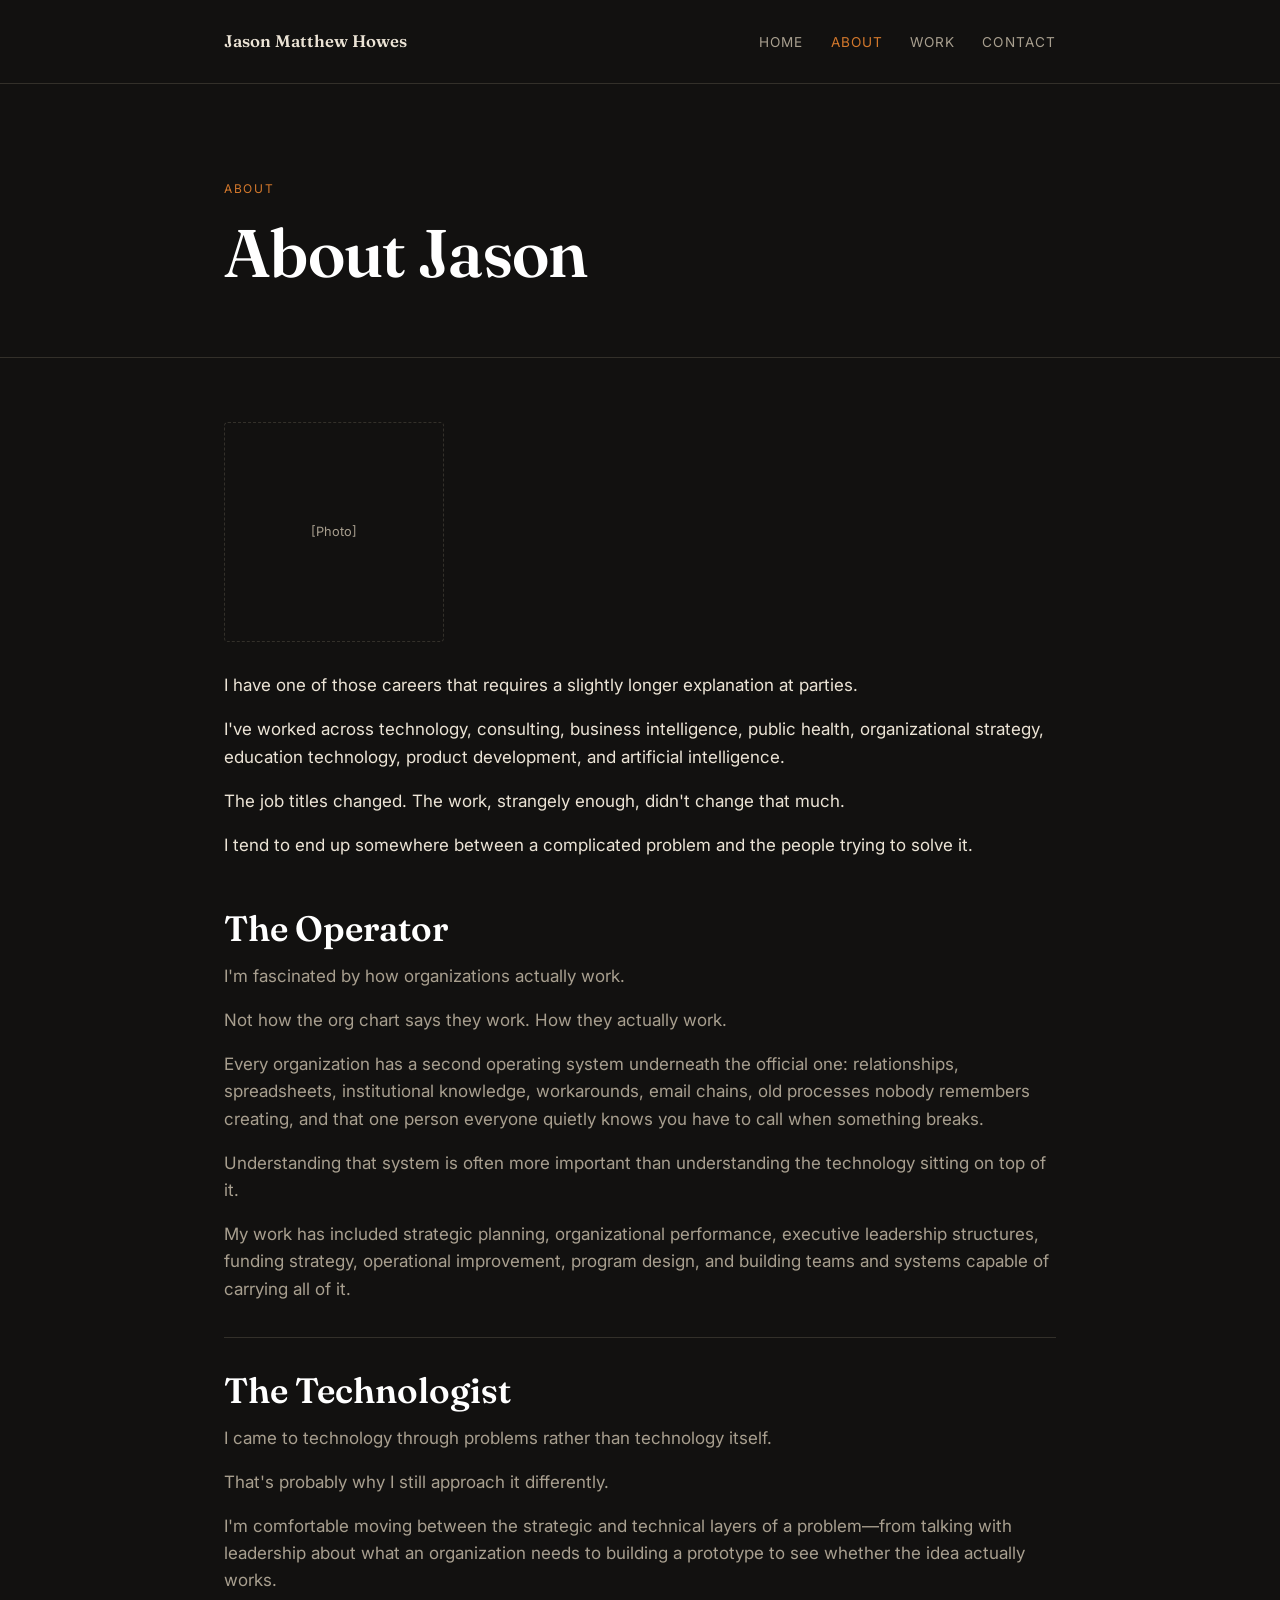
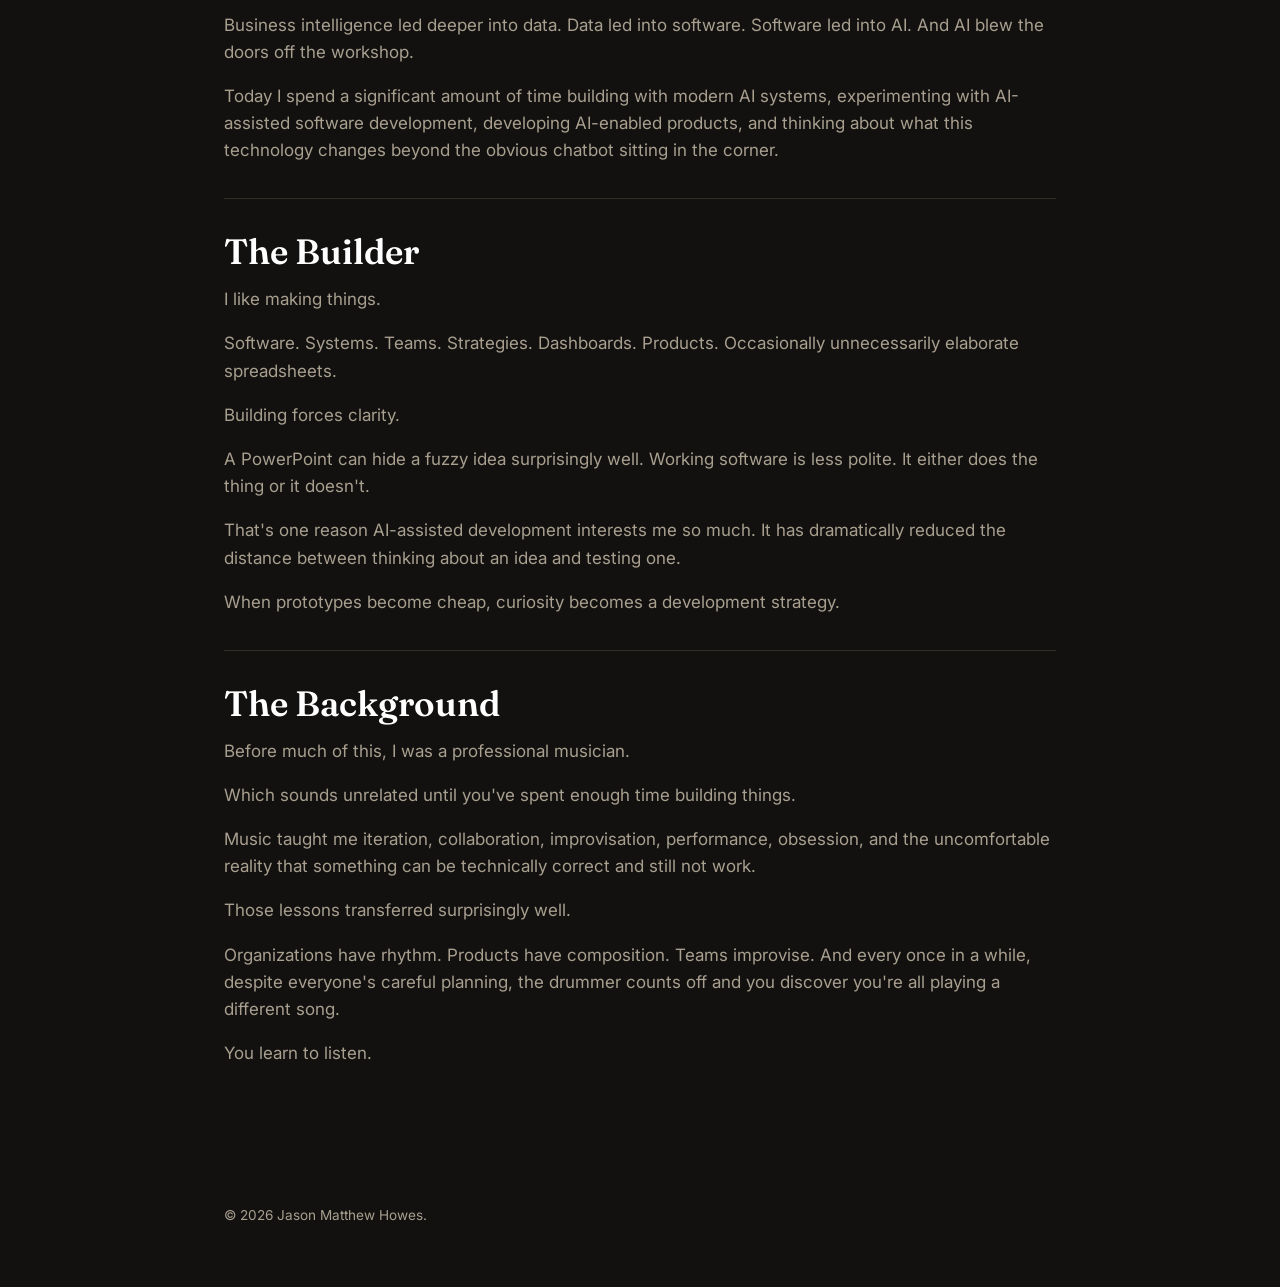
==== about.html @ f007c758 "Rewrite site copy: broader builder/strategist/technologist/operator positioning" ====
<!DOCTYPE html>
<html lang="en">
<head>
<meta charset="UTF-8">
<meta name="viewport" content="width=device-width, initial-scale=1.0">
<title>About — Jason Matthew Howes</title>
<meta name="description" content="Jason Matthew Howes has worked across technology, consulting, business intelligence, public health, organizational strategy, education technology, product development, and AI.">
<link rel="preconnect" href="https://fonts.googleapis.com">
<link rel="preconnect" href="https://fonts.gstatic.com" crossorigin>
<link href="https://fonts.googleapis.com/css2?family=Fraunces:wght@500;600;700&family=Inter:wght@400;500;600&display=swap" rel="stylesheet">
<link rel="stylesheet" href="css/style.css">
</head>
<body>

<header class="site-header">
  <div class="nav-row">
    <a class="brand" href="index.html">Jason Matthew Howes</a>
    <nav class="site-nav">
      <a href="index.html">Home</a>
      <a href="about.html" class="active">About</a>
      <a href="work.html">Work</a>
      <a href="contact.html">Contact</a>
    </nav>
  </div>
</header>

<section class="hero" style="padding-bottom:40px;">
  <div class="wrap">
    <span class="kicker">About</span>
    <h1>About Jason</h1>
  </div>
</section>

<section class="block">
  <div class="wrap">
    <div class="avatar-slot">[Photo]</div>

    <p>I have one of those careers that requires a slightly longer explanation at parties.</p>
    <p>
      I've worked across technology, consulting, business intelligence, public health,
      organizational strategy, education technology, product development, and artificial
      intelligence.
    </p>
    <p>The job titles changed. The work, strangely enough, didn't change that much.</p>
    <p>I tend to end up somewhere between a complicated problem and the people trying to solve it.</p>

    <div class="topic-block">
      <h2>The Operator</h2>
      <p>I'm fascinated by how organizations actually work.</p>
      <p>Not how the org chart says they work. How they actually work.</p>
      <p>
        Every organization has a second operating system underneath the official one:
        relationships, spreadsheets, institutional knowledge, workarounds, email chains,
        old processes nobody remembers creating, and that one person everyone quietly
        knows you have to call when something breaks.
      </p>
      <p>
        Understanding that system is often more important than understanding the
        technology sitting on top of it.
      </p>
      <p>
        My work has included strategic planning, organizational performance, executive
        leadership structures, funding strategy, operational improvement, program design,
        and building teams and systems capable of carrying all of it.
      </p>
    </div>

    <div class="topic-block">
      <h2>The Technologist</h2>
      <p>I came to technology through problems rather than technology itself.</p>
      <p>That's probably why I still approach it differently.</p>
      <p>
        I'm comfortable moving between the strategic and technical layers of a
        problem&mdash;from talking with leadership about what an organization needs to
        building a prototype to see whether the idea actually works.
      </p>
      <p>
        Business intelligence led deeper into data. Data led into software. Software led
        into AI. And AI blew the doors off the workshop.
      </p>
      <p>
        Today I spend a significant amount of time building with modern AI systems,
        experimenting with AI-assisted software development, developing AI-enabled
        products, and thinking about what this technology changes beyond the obvious
        chatbot sitting in the corner.
      </p>
    </div>

    <div class="topic-block">
      <h2>The Builder</h2>
      <p>I like making things.</p>
      <p>Software. Systems. Teams. Strategies. Dashboards. Products. Occasionally unnecessarily elaborate spreadsheets.</p>
      <p>Building forces clarity.</p>
      <p>A PowerPoint can hide a fuzzy idea surprisingly well. Working software is less polite. It either does the thing or it doesn't.</p>
      <p>
        That's one reason AI-assisted development interests me so much. It has
        dramatically reduced the distance between thinking about an idea and testing one.
      </p>
      <p>When prototypes become cheap, curiosity becomes a development strategy.</p>
    </div>

    <div class="topic-block">
      <h2>The Background</h2>
      <p>Before much of this, I was a professional musician.</p>
      <p>Which sounds unrelated until you've spent enough time building things.</p>
      <p>
        Music taught me iteration, collaboration, improvisation, performance, obsession,
        and the uncomfortable reality that something can be technically correct and still
        not work.
      </p>
      <p>Those lessons transferred surprisingly well.</p>
      <p>
        Organizations have rhythm. Products have composition. Teams improvise. And every
        once in a while, despite everyone's careful planning, the drummer counts off and
        you discover you're all playing a different song.
      </p>
      <p>You learn to listen.</p>
    </div>
  </div>
</section>

<footer>
  <div class="wrap">
    &copy; <span id="year"></span> Jason Matthew Howes.
  </div>
</footer>

<script>document.getElementById('year').textContent = new Date().getFullYear();</script>
</body>
</html>
---- css/style.css ----
/* ---------------------------------------------
   jasonmatthewhowes.com — base styles
   Dark, moody, editorial. EdTech x travel-doc.
--------------------------------------------- */

:root {
  --bg: #121110;
  --bg-alt: #1a1815;
  --ink: #ece4d6;
  --ink-dim: #a89f8f;
  --line: #33302a;
  --accent: #d3782c;
  --accent-dim: #8a5322;
  --max-w: 880px;
}

* { box-sizing: border-box; }

html { scroll-behavior: smooth; }

body {
  margin: 0;
  background: var(--bg);
  color: var(--ink);
  font-family: "Inter", -apple-system, BlinkMacSystemFont, "Segoe UI", sans-serif;
  font-size: 17px;
  line-height: 1.6;
  -webkit-font-smoothing: antialiased;
}

h1, h2, h3 {
  font-family: "Fraunces", Georgia, serif;
  font-weight: 600;
  line-height: 1.1;
  margin: 0 0 0.4em;
  color: #fff;
}

h1 { font-size: clamp(2.4rem, 6vw, 4.2rem); letter-spacing: -0.01em; }
h2 { font-size: clamp(1.6rem, 3.5vw, 2.2rem); }
h3 { font-size: 1.25rem; }

p { margin: 0 0 1em; }

a {
  color: var(--accent);
  text-decoration: none;
  border-bottom: 1px solid transparent;
  transition: border-color 0.15s ease, color 0.15s ease;
}
a:hover { border-color: var(--accent); }

.wrap {
  max-width: var(--max-w);
  margin: 0 auto;
  padding: 0 24px;
}

/* ---- header / nav ---- */

header.site-header {
  padding: 28px 0;
  border-bottom: 1px solid var(--line);
}

.nav-row {
  max-width: var(--max-w);
  margin: 0 auto;
  padding: 0 24px;
  display: flex;
  justify-content: space-between;
  align-items: center;
  flex-wrap: wrap;
  gap: 12px;
}

.brand {
  font-family: "Fraunces", Georgia, serif;
  font-weight: 600;
  font-size: 1.05rem;
  color: var(--ink);
  border: none;
}
.brand:hover { color: var(--accent); border: none; }

nav.site-nav a {
  color: var(--ink-dim);
  margin-left: 22px;
  font-size: 0.85rem;
  text-transform: uppercase;
  letter-spacing: 0.08em;
  border: none;
}
nav.site-nav a:hover,
nav.site-nav a.active { color: var(--accent); }

/* ---- hero ---- */

.hero {
  padding: 90px 0 70px;
  border-bottom: 1px solid var(--line);
}

.hero .kicker {
  display: inline-block;
  text-transform: uppercase;
  letter-spacing: 0.14em;
  font-size: 0.75rem;
  color: var(--accent);
  margin-bottom: 18px;
}

.hero p.lede {
  font-size: 1.2rem;
  color: var(--ink-dim);
  max-width: 620px;
}

/* ---- sections ---- */

section.block {
  padding: 64px 0;
  border-bottom: 1px solid var(--line);
}
section.block:last-of-type { border-bottom: none; }

.section-label {
  text-transform: uppercase;
  letter-spacing: 0.12em;
  font-size: 0.75rem;
  color: var(--ink-dim);
  margin-bottom: 22px;
}

/* ---- link-out cards ---- */

.card-grid {
  display: grid;
  grid-template-columns: repeat(auto-fill, minmax(240px, 1fr));
  gap: 16px;
}

.card {
  display: block;
  border: 1px solid var(--line);
  background: var(--bg-alt);
  padding: 22px;
  border-radius: 4px;
  border-bottom: 1px solid var(--line);
}

.card:hover {
  border-color: var(--accent-dim);
}

.card h3 {
  margin-bottom: 6px;
  color: var(--ink);
}

.card p {
  color: var(--ink-dim);
  font-size: 0.92rem;
  margin-bottom: 0;
}

.card .go {
  display: inline-block;
  margin-top: 12px;
  font-size: 0.78rem;
  text-transform: uppercase;
  letter-spacing: 0.08em;
  color: var(--accent);
}

/* ---- buttons ---- */

.btn {
  display: inline-block;
  border: 1px solid var(--accent);
  color: var(--accent) !important;
  padding: 12px 24px;
  border-radius: 3px;
  font-size: 0.85rem;
  text-transform: uppercase;
  letter-spacing: 0.08em;
  border-bottom-width: 1px;
}
.btn:hover {
  background: var(--accent);
  color: #121110 !important;
}

/* ---- placeholder notice ---- */

.placeholder {
  border-left: 3px solid var(--accent-dim);
  background: var(--bg-alt);
  padding: 14px 18px;
  font-size: 0.85rem;
  color: var(--ink-dim);
  margin-bottom: 28px;
}
.placeholder strong { color: var(--ink); }

/* ---- footer ---- */

footer {
  padding: 40px 0 60px;
  color: var(--ink-dim);
  font-size: 0.85rem;
}

footer a { color: var(--ink-dim); }
footer a:hover { color: var(--accent); }

/* ---- misc ---- */

.quick-facts {
  list-style: none;
  padding: 0;
  margin: 0;
}
.quick-facts li {
  padding: 10px 0;
  border-bottom: 1px solid var(--line);
  display: flex;
  gap: 18px;
}
.quick-facts li:last-child { border-bottom: none; }
.quick-facts .k {
  color: var(--ink-dim);
  min-width: 120px;
  text-transform: uppercase;
  font-size: 0.72rem;
  letter-spacing: 0.08em;
  padding-top: 3px;
}

.avatar-slot {
  width: 100%;
  max-width: 220px;
  aspect-ratio: 1 / 1;
  border: 1px dashed var(--line);
  border-radius: 4px;
  display: flex;
  align-items: center;
  justify-content: center;
  color: var(--ink-dim);
  font-size: 0.8rem;
  text-align: center;
  margin-bottom: 30px;
}

/* ---- button rows ---- */

.btn-row {
  display: flex;
  gap: 14px;
  flex-wrap: wrap;
  margin-top: 28px;
}

.btn.ghost {
  border-color: var(--line);
  color: var(--ink) !important;
}
.btn.ghost:hover {
  background: var(--ink);
  border-color: var(--ink);
  color: var(--bg) !important;
}

/* ---- topic / content blocks (no link, just prose) ---- */

.topic-block {
  padding: 34px 0;
  border-bottom: 1px solid var(--line);
}
.topic-block:last-child { border-bottom: none; }

.topic-block h3 {
  color: #fff;
}

.topic-block p {
  color: var(--ink-dim);
}
.topic-block p:last-child { margin-bottom: 0; }

.topic-block .lead-line {
  color: var(--ink);
  font-style: italic;
}

/* ---- takeaway callout ---- */

.takeaway {
  border-left: 3px solid var(--accent);
  padding: 4px 0 4px 18px;
  margin: 20px 0 0;
  font-style: italic;
  color: var(--ink);
}
.takeaway .label {
  display: block;
  font-style: normal;
  text-transform: uppercase;
  letter-spacing: 0.1em;
  font-size: 0.7rem;
  color: var(--accent);
  margin-bottom: 6px;
}

/* ---- work / project entries ---- */

.category-heading {
  margin-top: 10px;
}

.project {
  padding: 40px 0;
  border-bottom: 1px solid var(--line);
}
.project:last-child { border-bottom: none; }

.project .lead-line {
  color: var(--ink);
  font-style: italic;
  margin-bottom: 14px;
}

.project p { color: var(--ink-dim); }

/* ---- contact form ---- */

.form-field {
  margin-bottom: 20px;
}

.form-field label {
  display: block;
  text-transform: uppercase;
  letter-spacing: 0.08em;
  font-size: 0.72rem;
  color: var(--ink-dim);
  margin-bottom: 8px;
}

.form-field input,
.form-field textarea {
  width: 100%;
  background: var(--bg-alt);
  border: 1px solid var(--line);
  color: var(--ink);
  padding: 12px 14px;
  border-radius: 3px;
  font-family: inherit;
  font-size: 0.95rem;
}

.form-field input:focus,
.form-field textarea:focus {
  outline: none;
  border-color: var(--accent-dim);
}

.form-field textarea {
  min-height: 120px;
  resize: vertical;
}

.form-submit {
  background: var(--accent);
  color: #121110;
  border: none;
  padding: 12px 28px;
  border-radius: 3px;
  font-size: 0.85rem;
  text-transform: uppercase;
  letter-spacing: 0.08em;
  cursor: pointer;
  font-family: inherit;
}
.form-submit:hover { background: #e08a3d; }
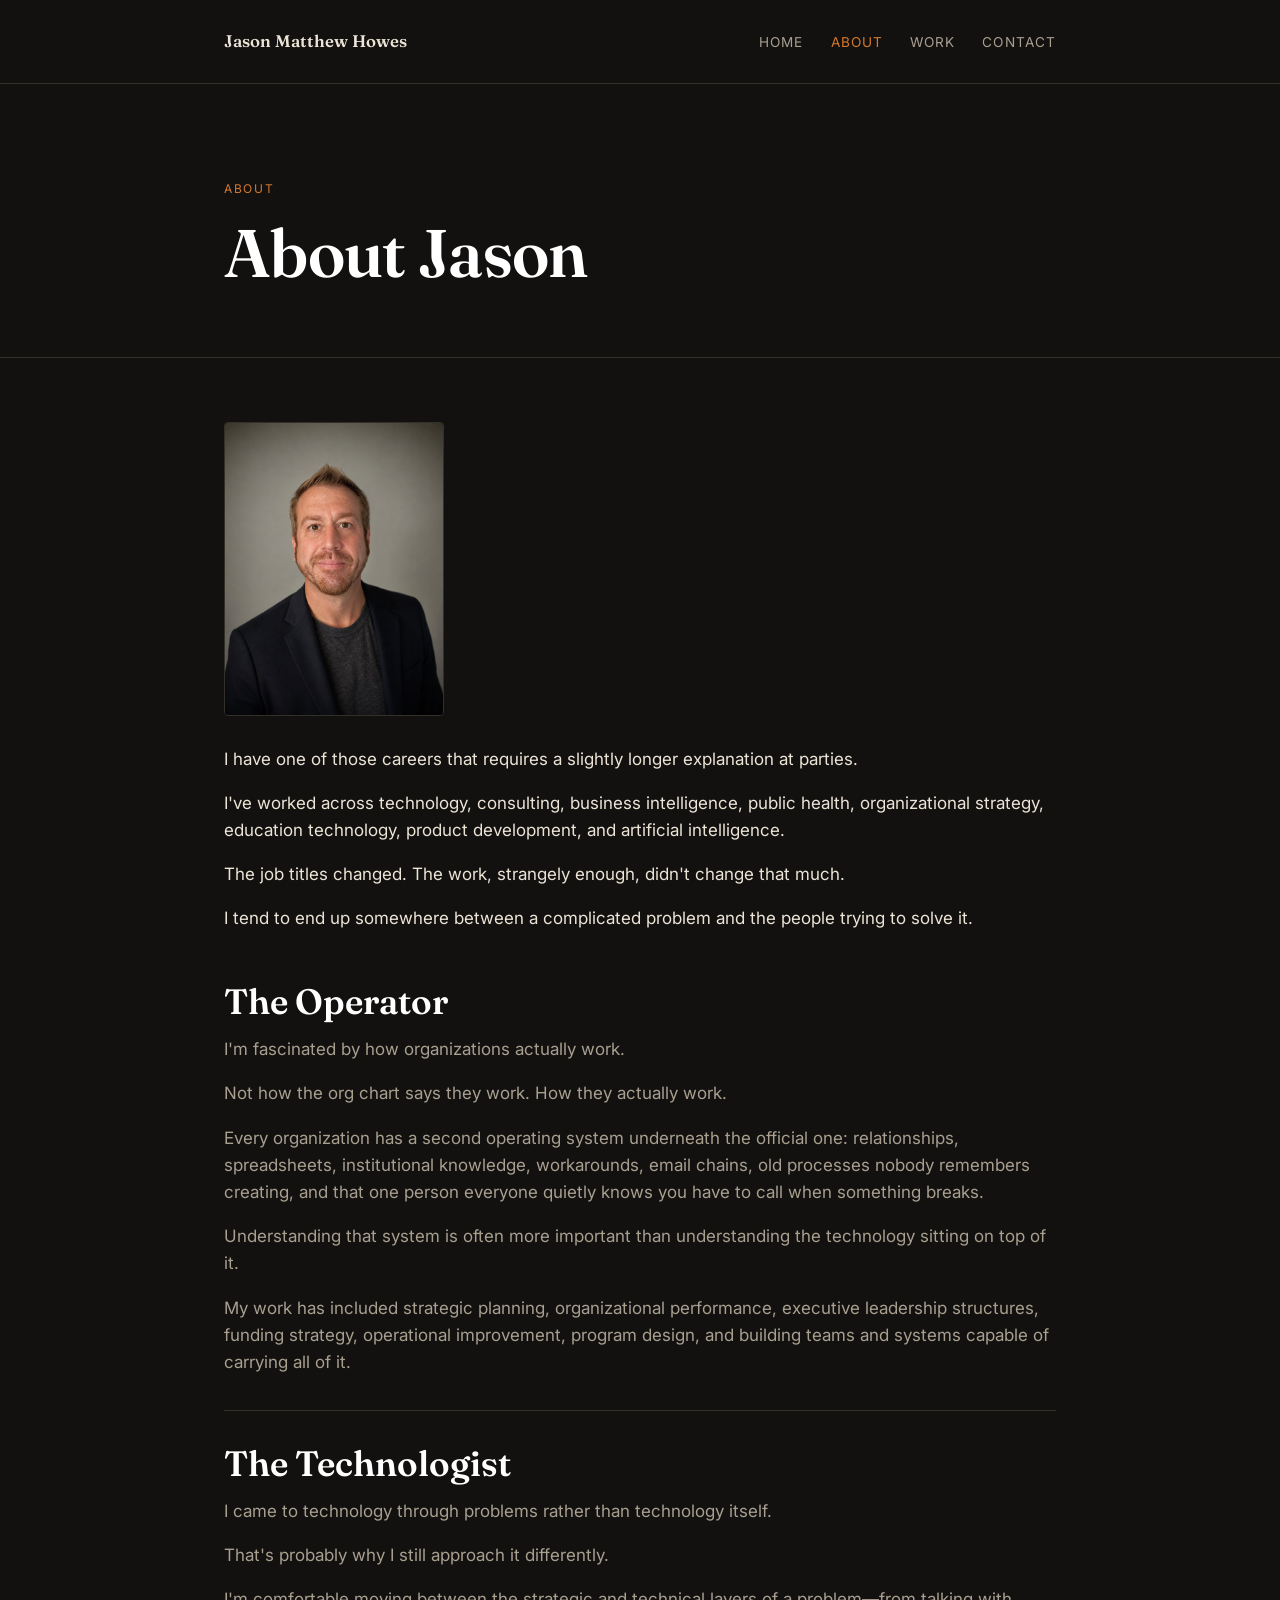
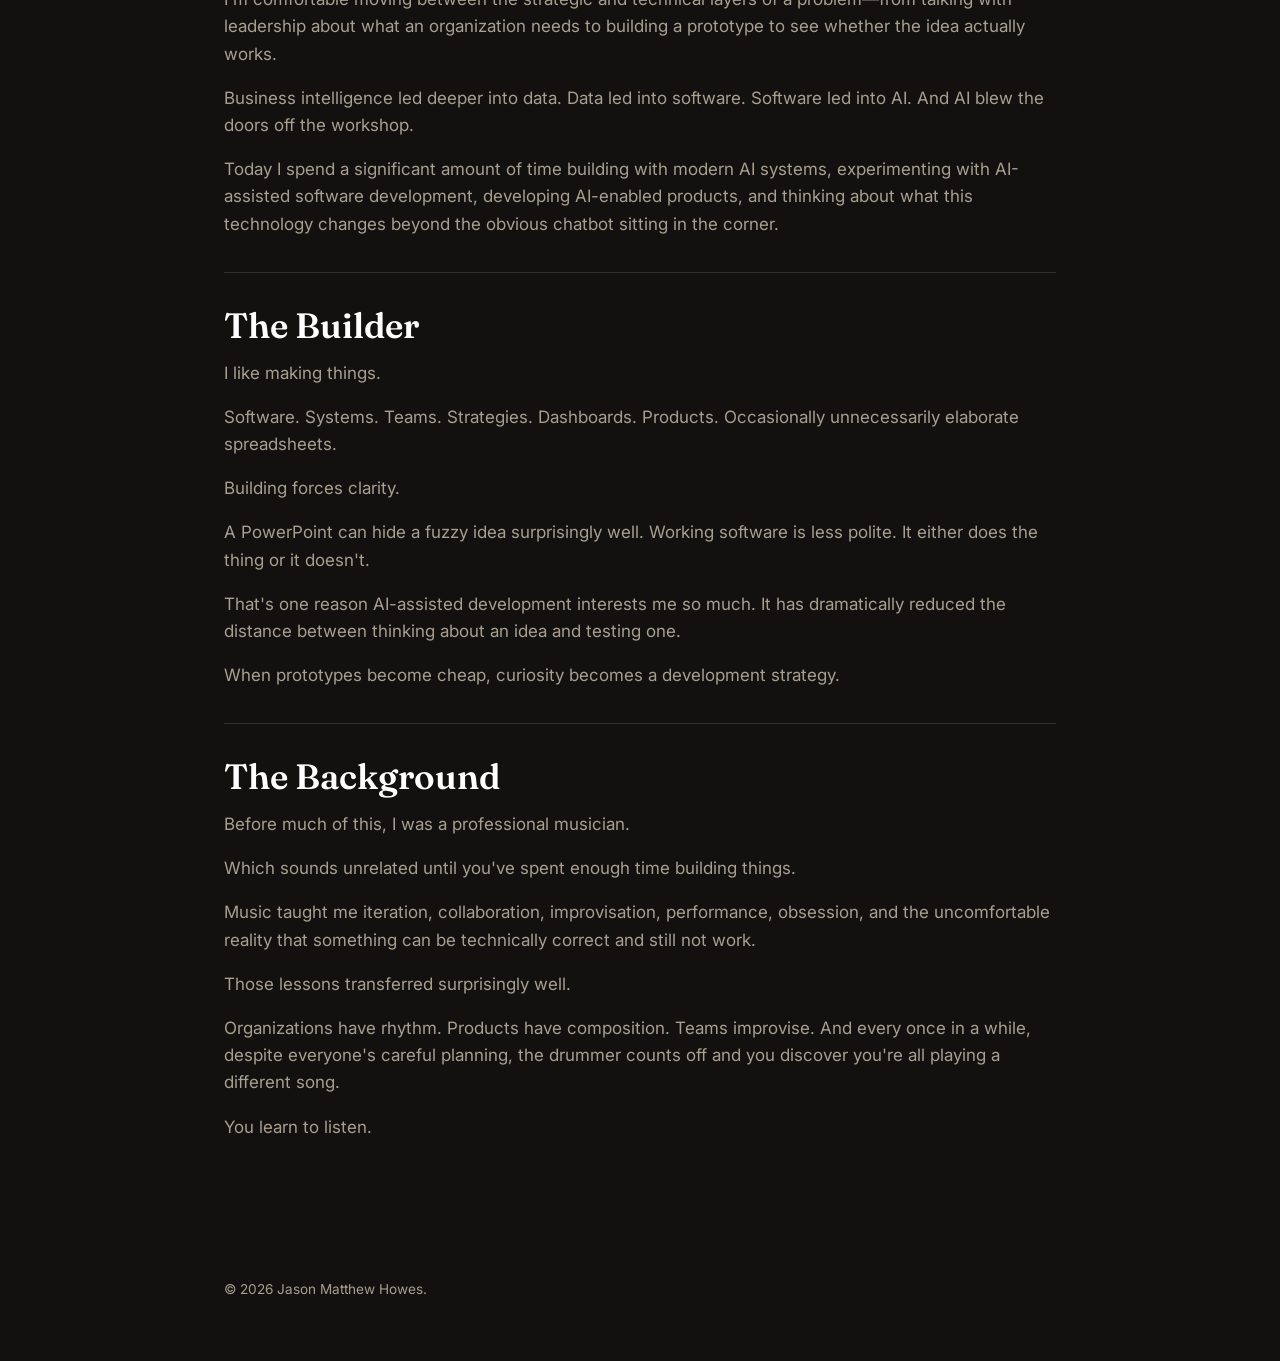
==== commit ce4db00d: "Add headshot, AIReflective logo/video, favicon, OG image, LinkedIn link" ====
--- a/about.html
+++ b/about.html
@@ -5,6 +5,16 @@
 <meta name="viewport" content="width=device-width, initial-scale=1.0">
 <title>About — Jason Matthew Howes</title>
 <meta name="description" content="Jason Matthew Howes has worked across technology, consulting, business intelligence, public health, organizational strategy, education technology, product development, and AI.">
+<link rel="icon" type="image/png" sizes="32x32" href="assets/web/favicon-32.png">
+<link rel="icon" type="image/png" sizes="512x512" href="assets/web/favicon-512.png">
+<link rel="apple-touch-icon" href="assets/web/apple-touch-icon.png">
+<meta property="og:type" content="website">
+<meta property="og:url" content="https://jasonmatthewhowes.com/about.html">
+<meta property="og:title" content="About — Jason Matthew Howes">
+<meta property="og:description" content="I tend to end up somewhere between a complicated problem and the people trying to solve it.">
+<meta property="og:image" content="https://jasonmatthewhowes.com/assets/web/social-share.jpg">
+<meta name="twitter:card" content="summary_large_image">
+<meta name="twitter:image" content="https://jasonmatthewhowes.com/assets/web/social-share.jpg">
 <link rel="preconnect" href="https://fonts.googleapis.com">
 <link rel="preconnect" href="https://fonts.gstatic.com" crossorigin>
 <link href="https://fonts.googleapis.com/css2?family=Fraunces:wght@500;600;700&family=Inter:wght@400;500;600&display=swap" rel="stylesheet">
@@ -33,7 +43,7 @@
 
 <section class="block">
   <div class="wrap">
-    <div class="avatar-slot">[Photo]</div>
+    <img class="avatar-photo" src="assets/web/headshot.jpg" alt="Portrait of Jason Matthew Howes">
 
     <p>I have one of those careers that requires a slightly longer explanation at parties.</p>
     <p>
--- a/css/style.css
+++ b/css/style.css
@@ -252,6 +252,43 @@
   margin-bottom: 30px;
 }
 
+.avatar-photo {
+  width: 100%;
+  max-width: 220px;
+  aspect-ratio: 3 / 4;
+  object-fit: cover;
+  border-radius: 4px;
+  border: 1px solid var(--line);
+  display: block;
+  margin-bottom: 30px;
+}
+
+/* ---- brand/product media (logos, video) inside project blocks ---- */
+
+.media-panel {
+  background: #f4f2ee;
+  border-radius: 6px;
+  padding: 20px;
+  max-width: 420px;
+  margin-bottom: 22px;
+  overflow: hidden;
+}
+
+.media-panel img,
+.media-panel video {
+  display: block;
+  width: 100%;
+  height: auto;
+  border-radius: 3px;
+}
+
+.media-caption {
+  font-size: 0.78rem;
+  color: var(--ink-dim);
+  margin-top: 10px;
+  text-align: center;
+}
+
 /* ---- button rows ---- */
 
 .btn-row {
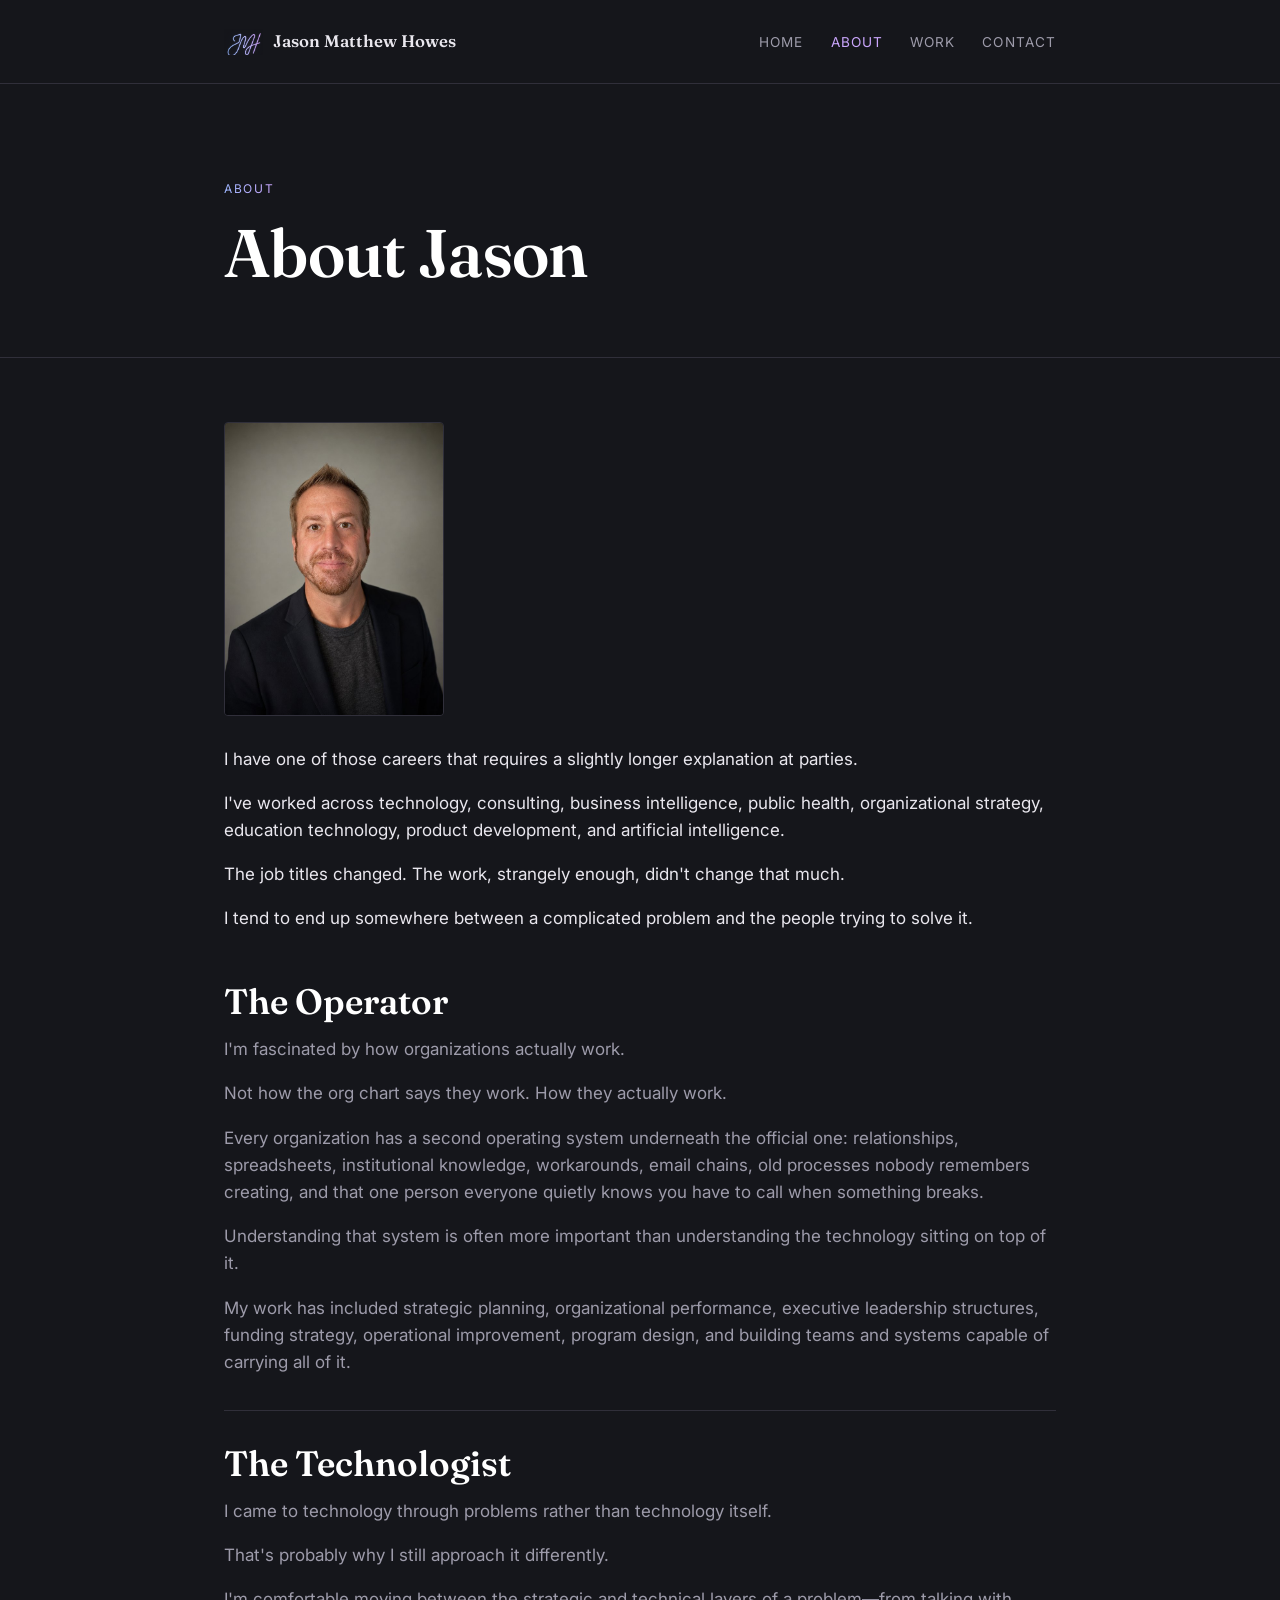
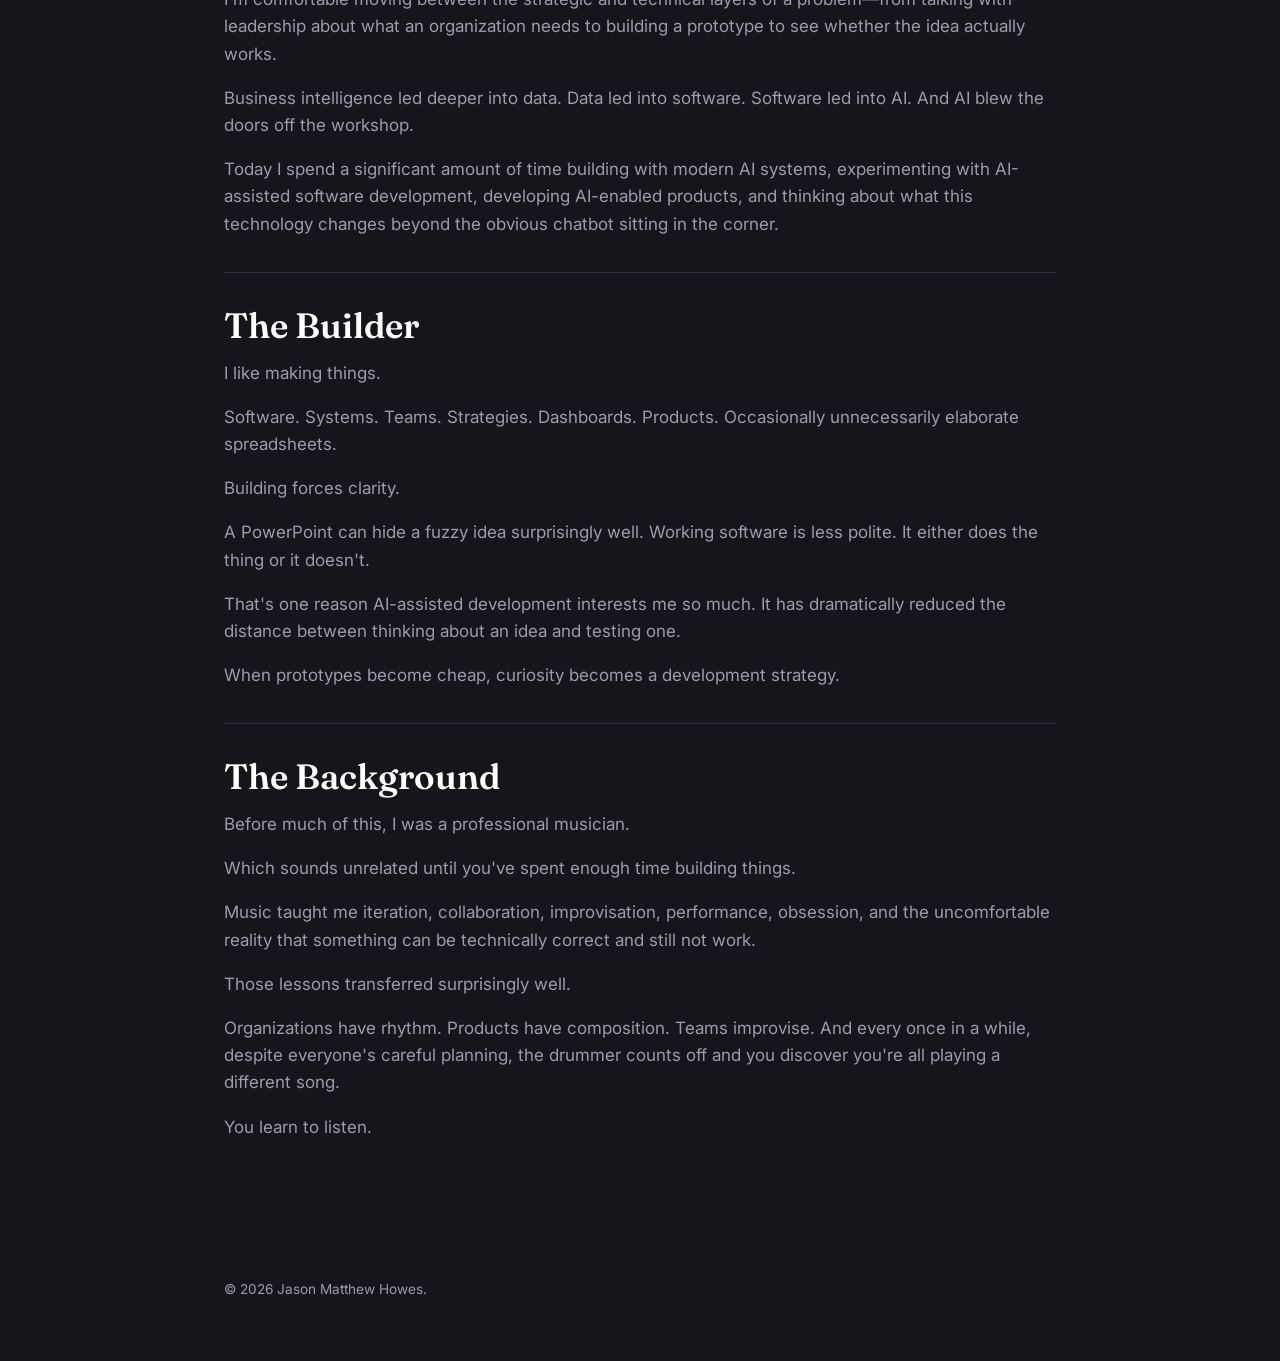
==== commit 6499925f: "Rebrand: use JMH logo mark/lockup in nav+hero, favicon variants, palette matched to logo blue/purple" ====
--- a/about.html
+++ b/about.html
@@ -5,8 +5,11 @@
 <meta name="viewport" content="width=device-width, initial-scale=1.0">
 <title>About — Jason Matthew Howes</title>
 <meta name="description" content="Jason Matthew Howes has worked across technology, consulting, business intelligence, public health, organizational strategy, education technology, product development, and AI.">
+<link rel="icon" type="image/png" sizes="32x32" media="(prefers-color-scheme: light)" href="assets/web/favicon-32-light.png">
+<link rel="icon" type="image/png" sizes="512x512" media="(prefers-color-scheme: light)" href="assets/web/favicon-512-light.png">
+<link rel="icon" type="image/png" sizes="32x32" media="(prefers-color-scheme: dark)" href="assets/web/favicon-32.png">
+<link rel="icon" type="image/png" sizes="512x512" media="(prefers-color-scheme: dark)" href="assets/web/favicon-512.png">
 <link rel="icon" type="image/png" sizes="32x32" href="assets/web/favicon-32.png">
-<link rel="icon" type="image/png" sizes="512x512" href="assets/web/favicon-512.png">
 <link rel="apple-touch-icon" href="assets/web/apple-touch-icon.png">
 <meta property="og:type" content="website">
 <meta property="og:url" content="https://jasonmatthewhowes.com/about.html">
@@ -24,7 +27,7 @@
 
 <header class="site-header">
   <div class="nav-row">
-    <a class="brand" href="index.html">Jason Matthew Howes</a>
+    <a class="brand" href="index.html"><img class="brand-mark" src="assets/web/jmh-mark-nav.webp" alt="">Jason Matthew Howes</a>
     <nav class="site-nav">
       <a href="index.html">Home</a>
       <a href="about.html" class="active">About</a>
--- a/css/style.css
+++ b/css/style.css
@@ -4,13 +4,14 @@
 --------------------------------------------- */
 
 :root {
-  --bg: #121110;
-  --bg-alt: #1a1815;
-  --ink: #ece4d6;
-  --ink-dim: #a89f8f;
-  --line: #33302a;
-  --accent: #d3782c;
-  --accent-dim: #8a5322;
+  --bg: #15161b;
+  --bg-alt: #1c1b24;
+  --ink: #e9e7ee;
+  --ink-dim: #9d9baa;
+  --line: #302f3a;
+  --accent: #caa6fc;
+  --accent-2: #9bb4fc;
+  --accent-dim: #5c4a7a;
   --max-w: 880px;
 }
 
@@ -80,8 +81,17 @@
   font-size: 1.05rem;
   color: var(--ink);
   border: none;
+  display: inline-flex;
+  align-items: center;
+  gap: 10px;
 }
 .brand:hover { color: var(--accent); border: none; }
+
+.brand-mark {
+  height: 26px;
+  width: auto;
+  display: block;
+}
 
 nav.site-nav a {
   color: var(--ink-dim);
@@ -99,6 +109,14 @@
 .hero {
   padding: 90px 0 70px;
   border-bottom: 1px solid var(--line);
+}
+
+.hero-lockup {
+  display: block;
+  width: 100%;
+  max-width: 380px;
+  height: auto;
+  margin-bottom: 30px;
 }
 
 .hero .kicker {
@@ -107,6 +125,10 @@
   letter-spacing: 0.14em;
   font-size: 0.75rem;
   color: var(--accent);
+  background-image: linear-gradient(90deg, var(--accent-2), var(--accent));
+  -webkit-background-clip: text;
+  background-clip: text;
+  -webkit-text-fill-color: transparent;
   margin-bottom: 18px;
 }
 
@@ -188,7 +210,7 @@
 }
 .btn:hover {
   background: var(--accent);
-  color: #121110 !important;
+  color: var(--bg) !important;
 }
 
 /* ---- placeholder notice ---- */
@@ -409,7 +431,7 @@
 
 .form-submit {
   background: var(--accent);
-  color: #121110;
+  color: var(--bg);
   border: none;
   padding: 12px 28px;
   border-radius: 3px;
@@ -419,4 +441,4 @@
   cursor: pointer;
   font-family: inherit;
 }
-.form-submit:hover { background: #e08a3d; }
+.form-submit:hover { background: var(--accent-2); }
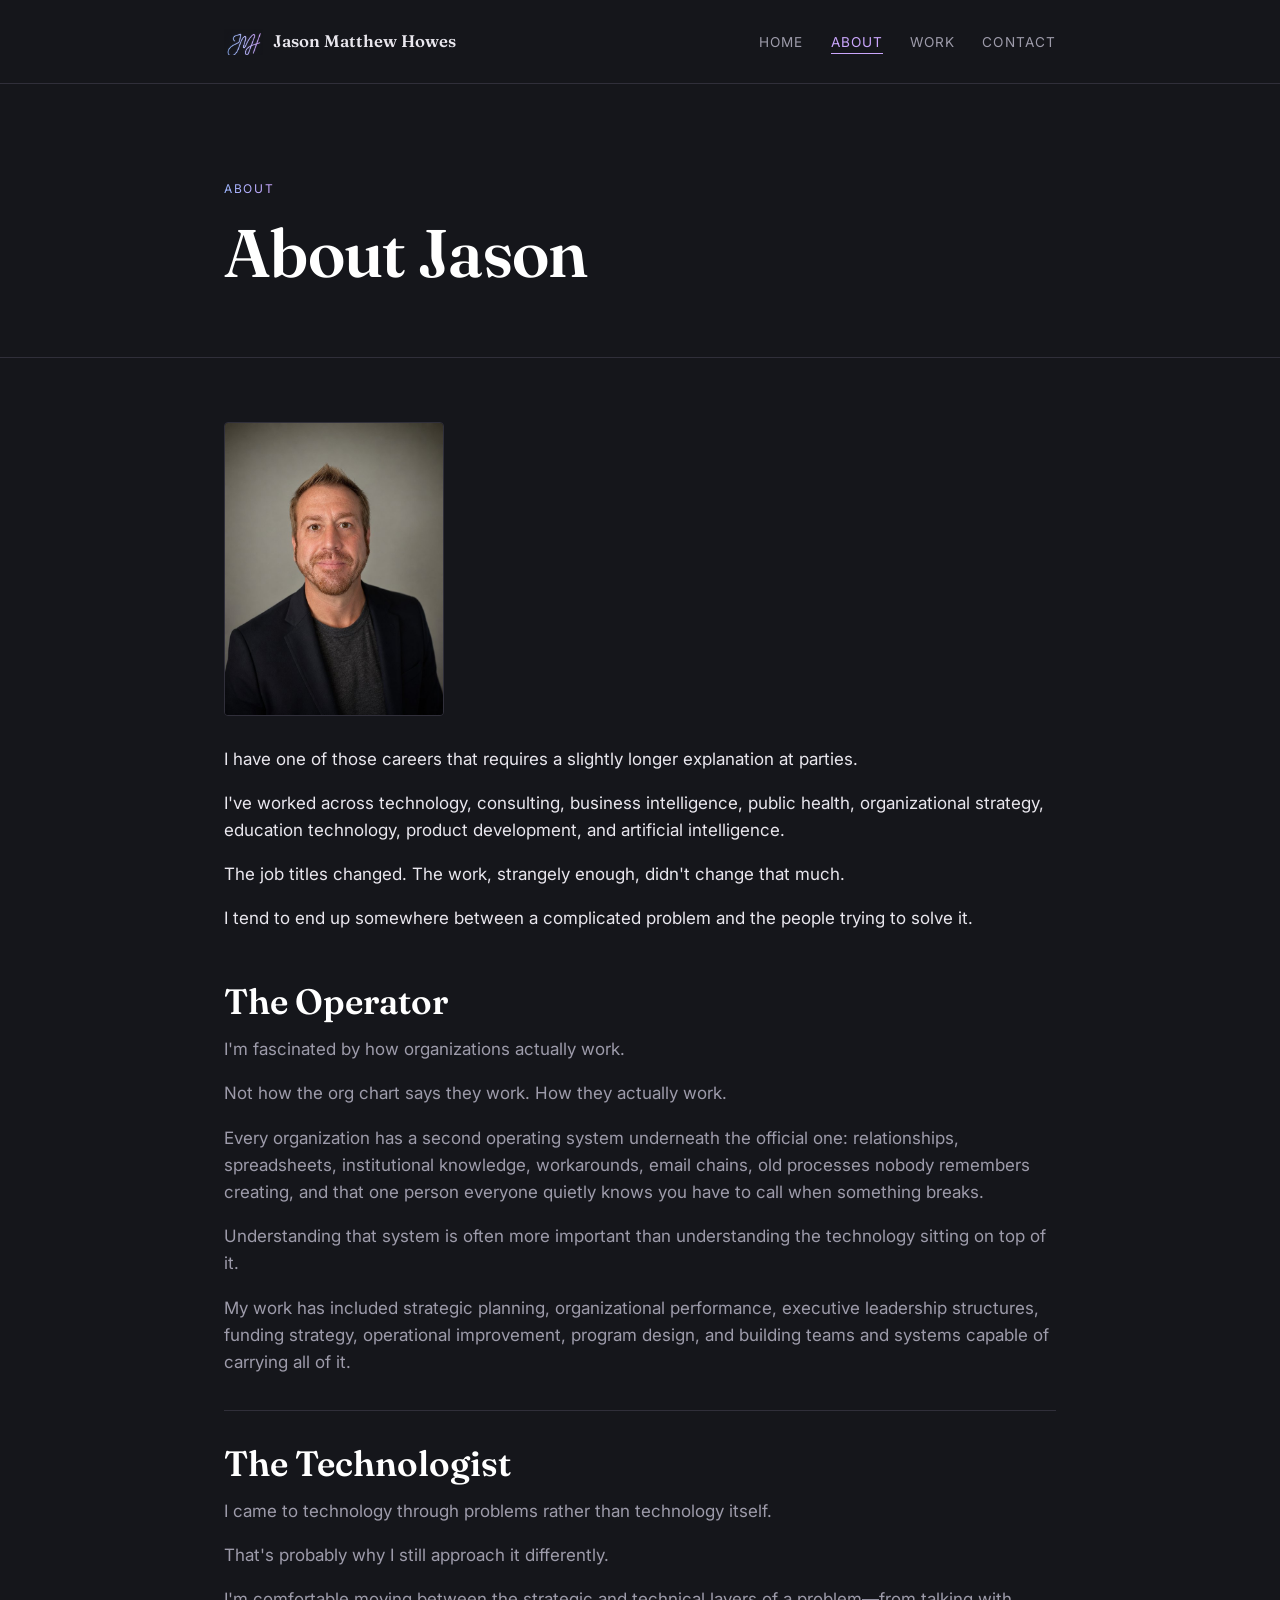
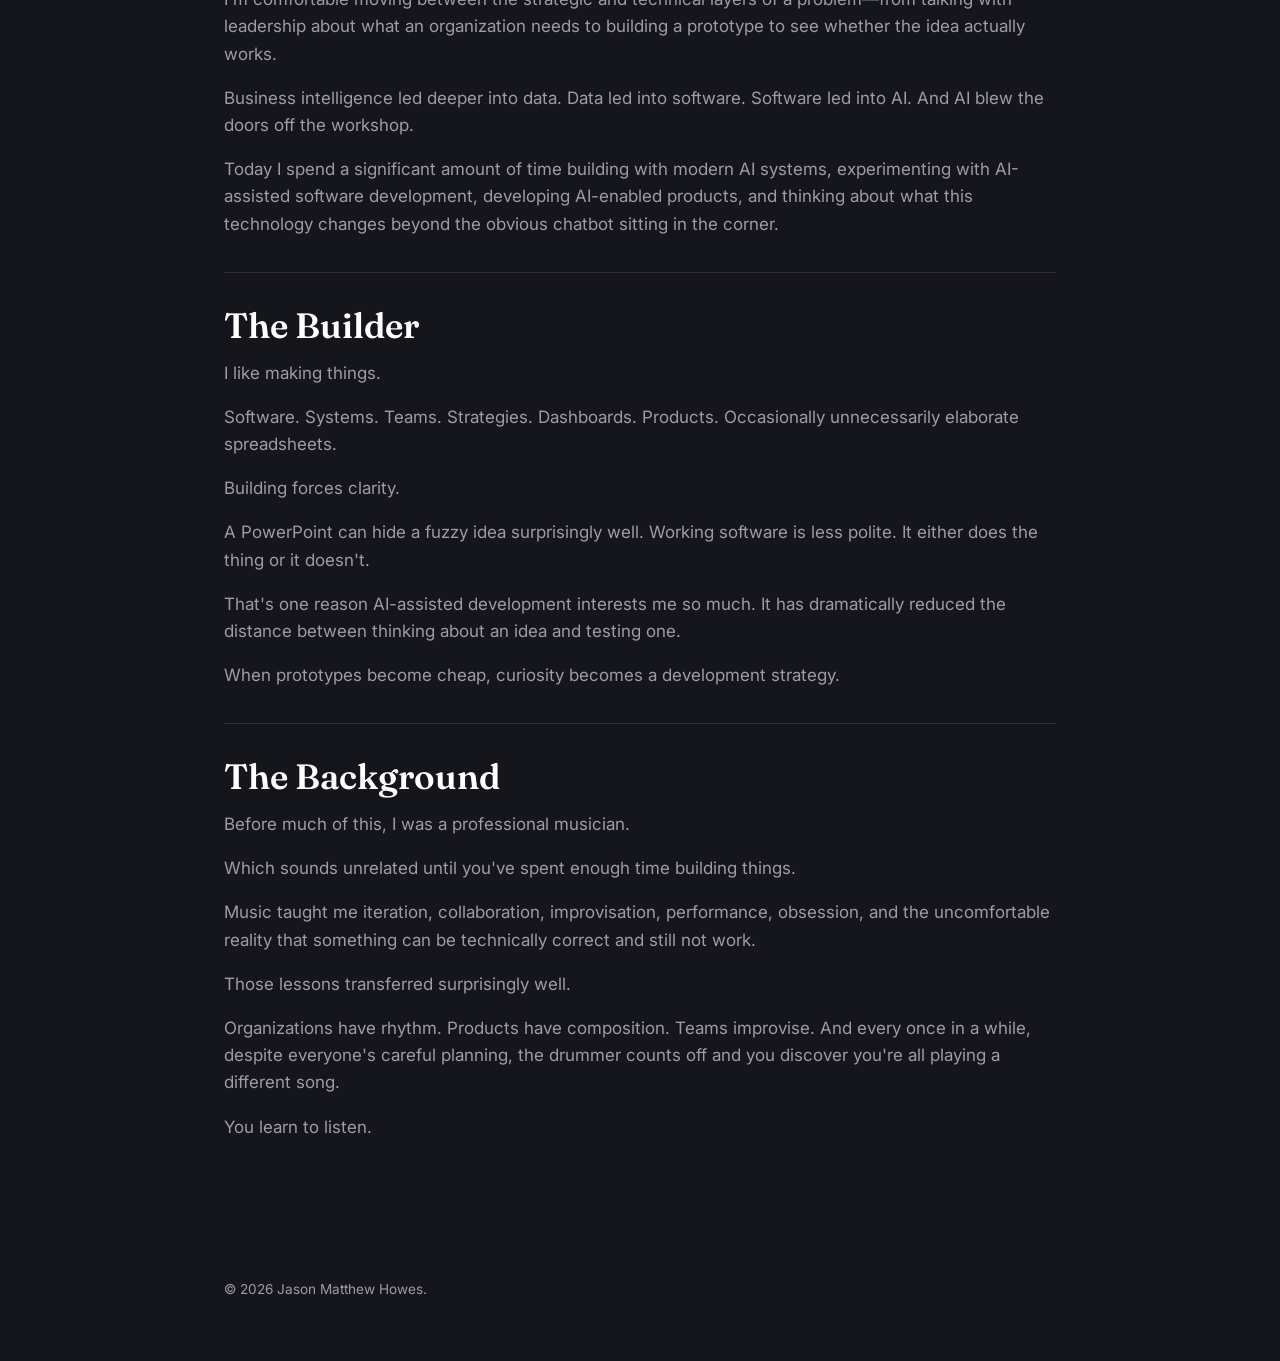
==== commit 2ba19e4f: "Add subtle load/scroll animations: staggered hero entrance, kicker shimmer, scroll-reveal for conten" ====
--- a/about.html
+++ b/about.html
@@ -1,6 +1,7 @@
 <!DOCTYPE html>
 <html lang="en">
 <head>
+<script>document.documentElement.className += ' js';</script>
 <meta charset="UTF-8">
 <meta name="viewport" content="width=device-width, initial-scale=1.0">
 <title>About — Jason Matthew Howes</title>
@@ -21,7 +22,7 @@
 <link rel="preconnect" href="https://fonts.googleapis.com">
 <link rel="preconnect" href="https://fonts.gstatic.com" crossorigin>
 <link href="https://fonts.googleapis.com/css2?family=Fraunces:wght@500;600;700&family=Inter:wght@400;500;600&display=swap" rel="stylesheet">
-<link rel="stylesheet" href="css/style.css">
+<link rel="stylesheet" href="css/style.css?v=4">
 </head>
 <body>
 
@@ -46,7 +47,7 @@
 
 <section class="block">
   <div class="wrap">
-    <img class="avatar-photo" src="assets/web/headshot.jpg" alt="Portrait of Jason Matthew Howes">
+    <img class="avatar-photo reveal-scroll" src="assets/web/headshot.jpg" alt="Portrait of Jason Matthew Howes">
 
     <p>I have one of those careers that requires a slightly longer explanation at parties.</p>
     <p>
@@ -57,7 +58,7 @@
     <p>The job titles changed. The work, strangely enough, didn't change that much.</p>
     <p>I tend to end up somewhere between a complicated problem and the people trying to solve it.</p>
 
-    <div class="topic-block">
+    <div class="topic-block reveal-scroll">
       <h2>The Operator</h2>
       <p>I'm fascinated by how organizations actually work.</p>
       <p>Not how the org chart says they work. How they actually work.</p>
@@ -78,7 +79,7 @@
       </p>
     </div>
 
-    <div class="topic-block">
+    <div class="topic-block reveal-scroll">
       <h2>The Technologist</h2>
       <p>I came to technology through problems rather than technology itself.</p>
       <p>That's probably why I still approach it differently.</p>
@@ -99,7 +100,7 @@
       </p>
     </div>
 
-    <div class="topic-block">
+    <div class="topic-block reveal-scroll">
       <h2>The Builder</h2>
       <p>I like making things.</p>
       <p>Software. Systems. Teams. Strategies. Dashboards. Products. Occasionally unnecessarily elaborate spreadsheets.</p>
@@ -112,7 +113,7 @@
       <p>When prototypes become cheap, curiosity becomes a development strategy.</p>
     </div>
 
-    <div class="topic-block">
+    <div class="topic-block reveal-scroll">
       <h2>The Background</h2>
       <p>Before much of this, I was a professional musician.</p>
       <p>Which sounds unrelated until you've spent enough time building things.</p>
@@ -139,5 +140,24 @@
 </footer>
 
 <script>document.getElementById('year').textContent = new Date().getFullYear();</script>
+<script>
+(function () {
+  var els = document.querySelectorAll('.reveal-scroll');
+  if (!els.length) return;
+  if (!('IntersectionObserver' in window)) {
+    els.forEach(function (el) { el.classList.add('is-visible'); });
+    return;
+  }
+  var io = new IntersectionObserver(function (entries) {
+    entries.forEach(function (entry) {
+      if (entry.isIntersecting) {
+        entry.target.classList.add('is-visible');
+        io.unobserve(entry.target);
+      }
+    });
+  }, { threshold: 0.12, rootMargin: '0px 0px -30px 0px' });
+  els.forEach(function (el) { io.observe(el); });
+})();
+</script>
 </body>
 </html>
--- a/css/style.css
+++ b/css/style.css
@@ -91,18 +91,35 @@
   height: 26px;
   width: auto;
   display: block;
-}
+  transition: transform 0.25s ease;
+}
+.brand:hover .brand-mark { transform: scale(1.06); }
 
 nav.site-nav a {
+  position: relative;
   color: var(--ink-dim);
   margin-left: 22px;
   font-size: 0.85rem;
   text-transform: uppercase;
   letter-spacing: 0.08em;
   border: none;
+  padding-bottom: 3px;
+  transition: color 0.15s ease;
+}
+nav.site-nav a::after {
+  content: "";
+  position: absolute;
+  left: 0;
+  right: 100%;
+  bottom: -1px;
+  height: 1px;
+  background: var(--accent);
+  transition: right 0.25s cubic-bezier(0.2, 0.6, 0.2, 1);
 }
 nav.site-nav a:hover,
 nav.site-nav a.active { color: var(--accent); }
+nav.site-nav a:hover::after,
+nav.site-nav a.active::after { right: 0; }
 
 /* ---- hero ---- */
 
@@ -125,7 +142,8 @@
   letter-spacing: 0.14em;
   font-size: 0.75rem;
   color: var(--accent);
-  background-image: linear-gradient(90deg, var(--accent-2), var(--accent));
+  background-image: linear-gradient(90deg, var(--accent-2), var(--accent), var(--accent-2));
+  background-size: 200% auto;
   -webkit-background-clip: text;
   background-clip: text;
   -webkit-text-fill-color: transparent;
@@ -138,6 +156,41 @@
   max-width: 620px;
 }
 
+/* ---- hero load-in animation (pure CSS, no JS required) ---- */
+
+@media (prefers-reduced-motion: no-preference) {
+  .hero-lockup {
+    animation: hero-up 0.7s cubic-bezier(0.2, 0.6, 0.2, 1) both;
+  }
+  .hero .kicker {
+    animation: hero-up 0.7s cubic-bezier(0.2, 0.6, 0.2, 1) both 0.08s,
+               kicker-shimmer 7s ease-in-out infinite alternate 0.8s;
+  }
+  .hero h1 {
+    animation: hero-up 0.8s cubic-bezier(0.2, 0.6, 0.2, 1) both 0.16s;
+  }
+  .hero p.lede {
+    animation: hero-up 0.8s cubic-bezier(0.2, 0.6, 0.2, 1) both;
+  }
+  .hero p.lede:nth-of-type(1) { animation-delay: 0.24s; }
+  .hero p.lede:nth-of-type(2) { animation-delay: 0.30s; }
+  .hero p.lede:nth-of-type(3) { animation-delay: 0.36s; }
+  .hero p.lede:nth-of-type(4) { animation-delay: 0.42s; }
+  .hero .btn-row {
+    animation: hero-up 0.8s cubic-bezier(0.2, 0.6, 0.2, 1) both 0.46s;
+  }
+}
+
+@keyframes hero-up {
+  from { opacity: 0; transform: translateY(16px); }
+  to { opacity: 1; transform: translateY(0); }
+}
+
+@keyframes kicker-shimmer {
+  from { background-position: 0% center; }
+  to { background-position: 100% center; }
+}
+
 /* ---- sections ---- */
 
 section.block {
@@ -169,10 +222,12 @@
   padding: 22px;
   border-radius: 4px;
   border-bottom: 1px solid var(--line);
+  transition: border-color 0.2s ease, transform 0.2s ease;
 }
 
 .card:hover {
   border-color: var(--accent-dim);
+  transform: translateY(-3px);
 }
 
 .card h3 {
@@ -207,10 +262,13 @@
   text-transform: uppercase;
   letter-spacing: 0.08em;
   border-bottom-width: 1px;
+  transition: background-color 0.2s ease, color 0.2s ease, transform 0.2s ease, box-shadow 0.2s ease;
 }
 .btn:hover {
   background: var(--accent);
   color: var(--bg) !important;
+  transform: translateY(-2px);
+  box-shadow: 0 8px 20px -6px rgba(202, 166, 252, 0.45);
 }
 
 /* ---- placeholder notice ---- */
@@ -294,6 +352,12 @@
   max-width: 420px;
   margin-bottom: 22px;
   overflow: hidden;
+  transition: transform 0.3s ease, box-shadow 0.3s ease;
+}
+
+.media-panel:hover {
+  transform: translateY(-3px);
+  box-shadow: 0 14px 32px -12px rgba(0, 0, 0, 0.5);
 }
 
 .media-panel img,
@@ -442,3 +506,81 @@
   font-family: inherit;
 }
 .form-submit:hover { background: var(--accent-2); }
+
+.form-submit[disabled] {
+  opacity: 0.6;
+  cursor: default;
+}
+
+.fs-field-error {
+  display: block;
+  color: #e07a7a;
+  font-size: 0.78rem;
+  margin-top: 6px;
+}
+
+.fs-message {
+  display: none;
+  border-radius: 4px;
+  padding: 14px 18px;
+  font-size: 0.9rem;
+  margin-bottom: 20px;
+}
+.fs-message:not(:empty) { display: block; }
+
+.fs-success {
+  border-left: 3px solid var(--accent-2);
+  background: var(--bg-alt);
+  color: var(--ink);
+}
+
+.fs-error {
+  border-left: 3px solid #e07a7a;
+  background: var(--bg-alt);
+  color: var(--ink);
+}
+
+/* ---- scroll-reveal (progressive enhancement) ----
+   .js is added by an inline script in <head>. Without it (JS disabled/blocked),
+   .reveal-scroll elements render normally with no hidden state. ---- */
+
+@media (prefers-reduced-motion: no-preference) {
+  .js .reveal-scroll {
+    opacity: 0;
+    transform: translateY(18px);
+    transition: opacity 0.7s cubic-bezier(0.2, 0.6, 0.2, 1), transform 0.7s cubic-bezier(0.2, 0.6, 0.2, 1);
+  }
+  .js .reveal-scroll.is-visible {
+    opacity: 1;
+    transform: translateY(0);
+  }
+}
+
+/* ---- respect reduced-motion everywhere ---- */
+
+@media (prefers-reduced-motion: reduce) {
+  .hero-lockup,
+  .hero .kicker,
+  .hero h1,
+  .hero p.lede,
+  .hero .btn-row,
+  .js .reveal-scroll {
+    animation: none !important;
+    transition: none !important;
+    opacity: 1 !important;
+    transform: none !important;
+    background-position: 0% center !important;
+  }
+  .brand-mark,
+  .btn,
+  .card,
+  .media-panel {
+    transition: none !important;
+  }
+  .btn:hover,
+  .card:hover,
+  .media-panel:hover,
+  .brand:hover .brand-mark {
+    transform: none !important;
+  }
+}
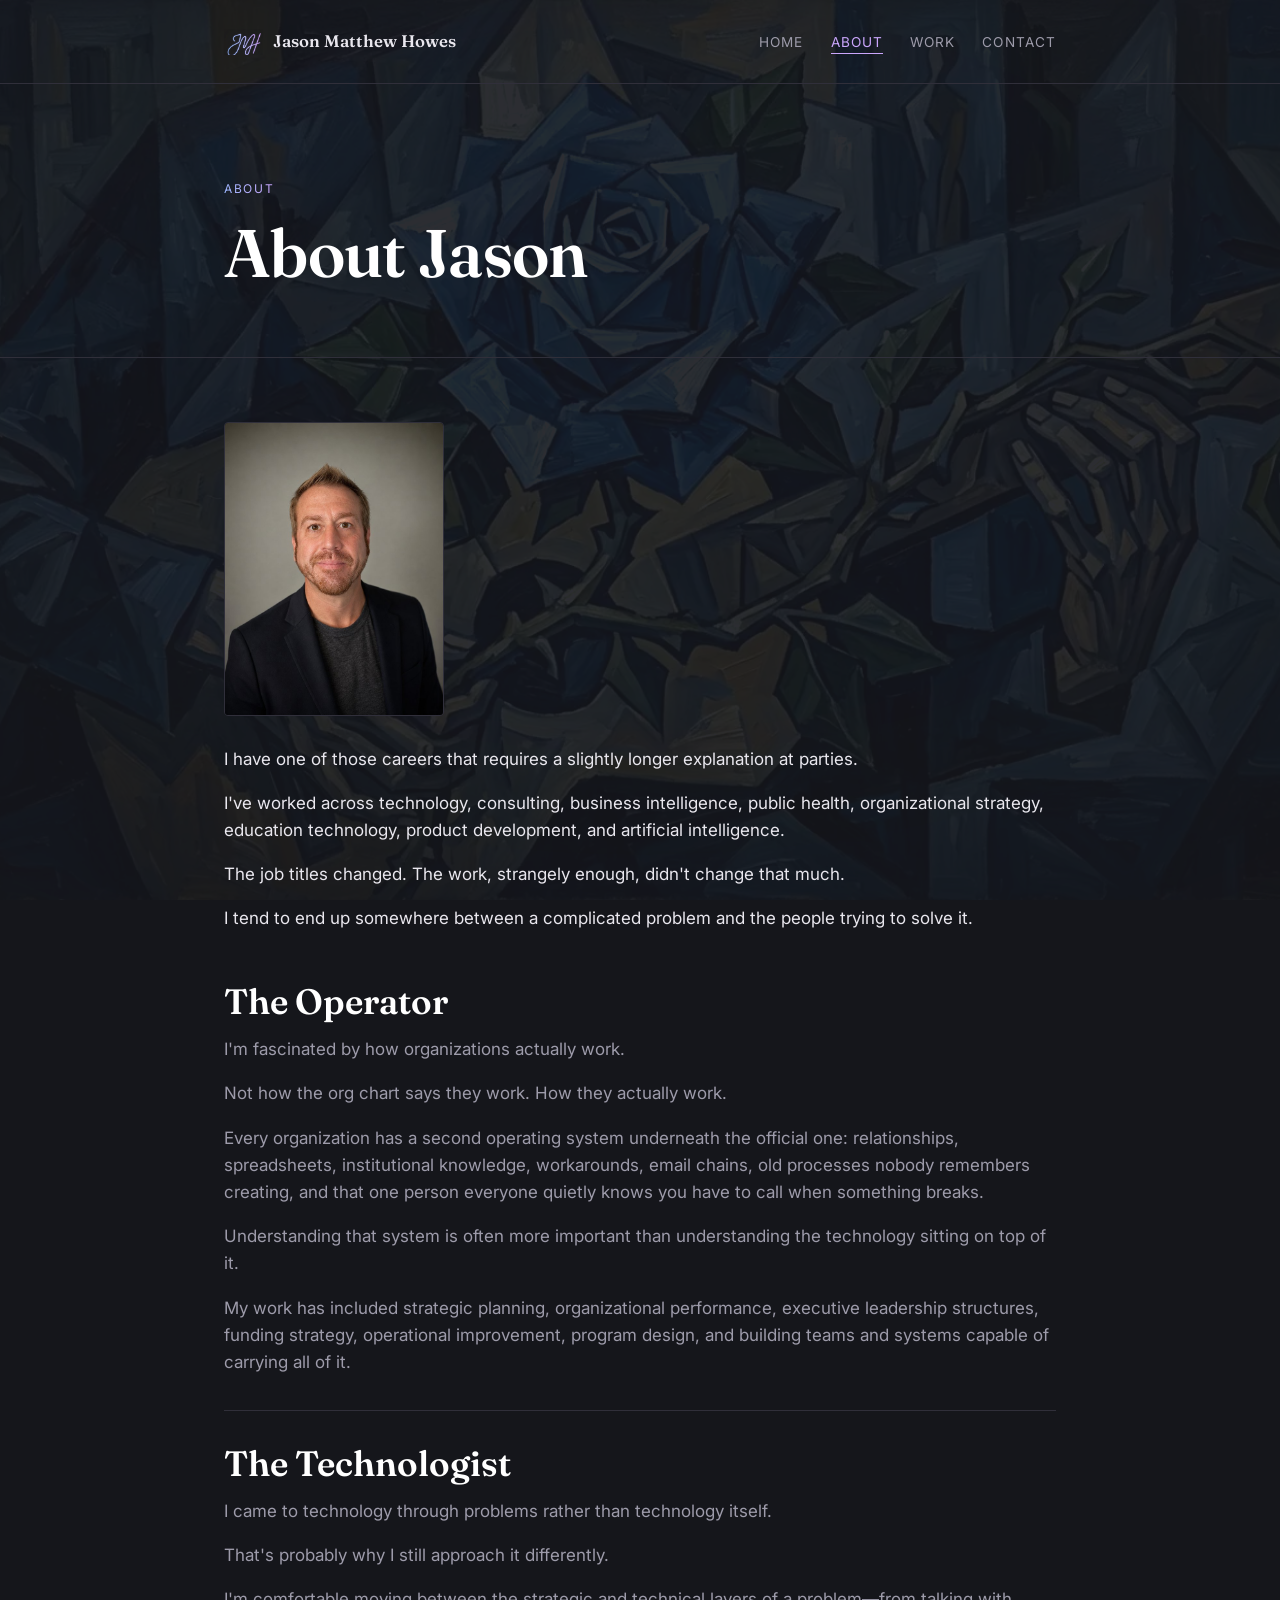
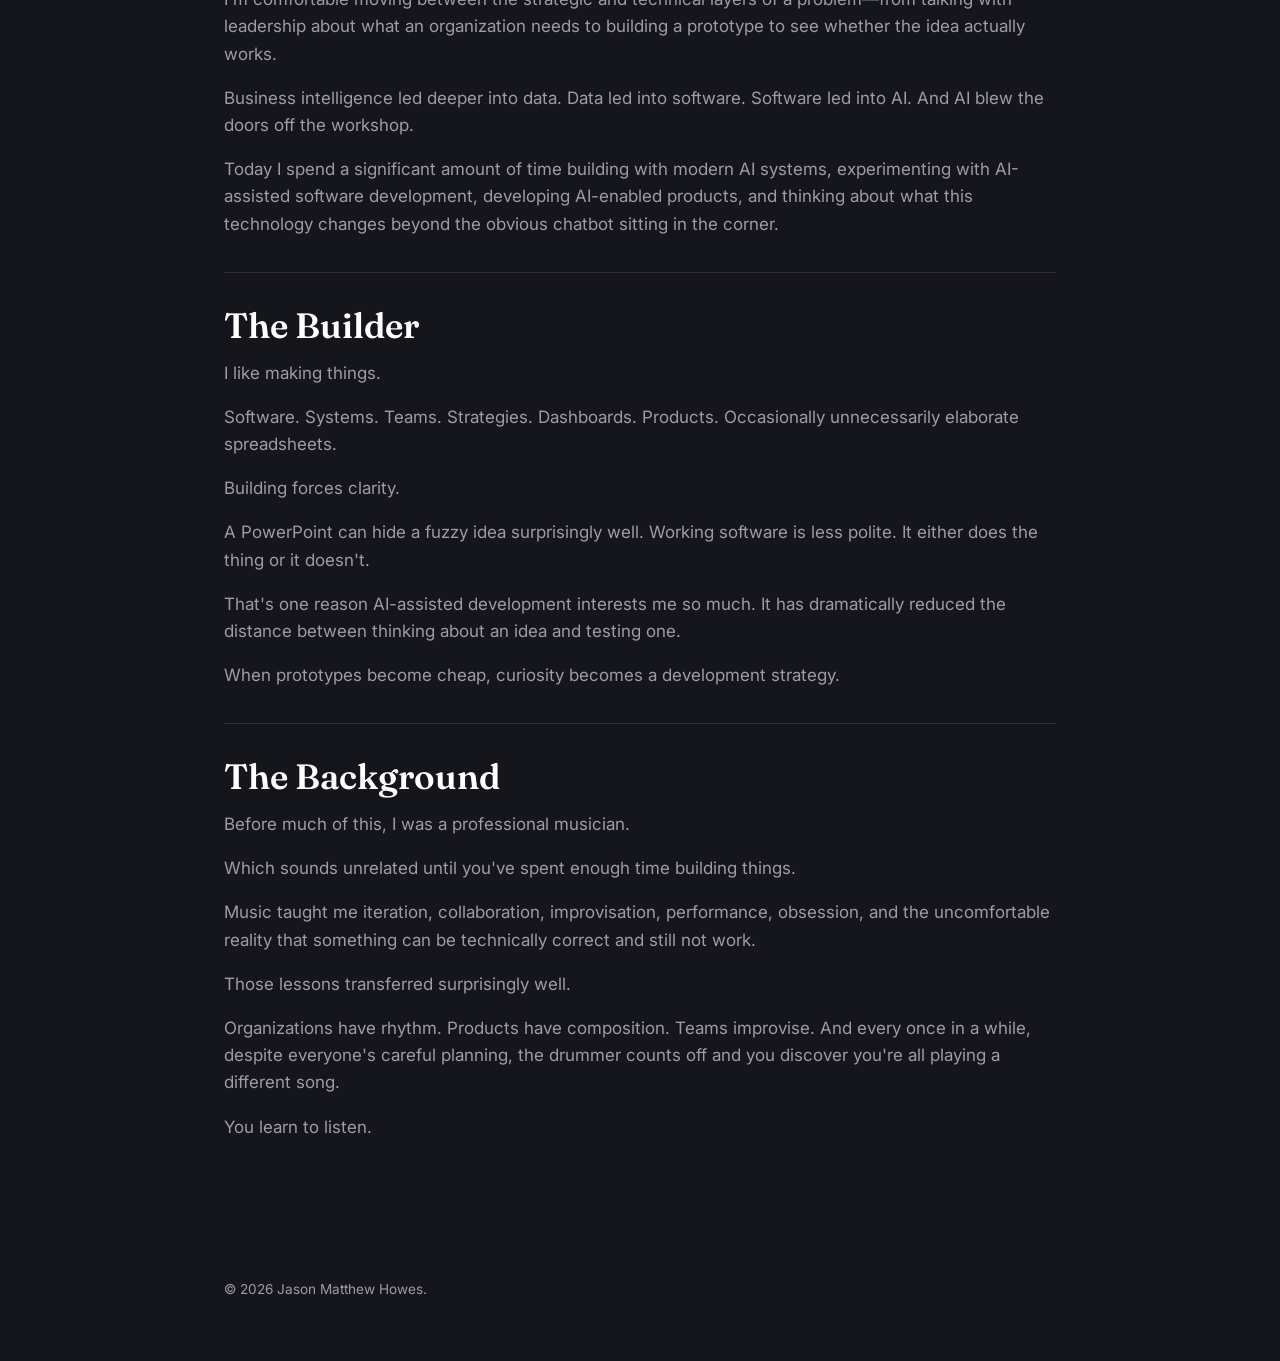
==== commit 5c885706: "Add cubist blue-rose painting as a subtle fixed background across all pages Ambient art layer behind" ====
--- a/about.html
+++ b/about.html
@@ -22,7 +22,7 @@
 <link rel="preconnect" href="https://fonts.googleapis.com">
 <link rel="preconnect" href="https://fonts.gstatic.com" crossorigin>
 <link href="https://fonts.googleapis.com/css2?family=Fraunces:wght@500;600;700&family=Inter:wght@400;500;600&display=swap" rel="stylesheet">
-<link rel="stylesheet" href="css/style.css?v=4">
+<link rel="stylesheet" href="css/style.css?v=6">
 </head>
 <body>
 
--- a/css/style.css
+++ b/css/style.css
@@ -17,16 +17,46 @@
 
 * { box-sizing: border-box; }
 
-html { scroll-behavior: smooth; }
+html {
+  scroll-behavior: smooth;
+  background: var(--bg);
+}
 
 body {
   margin: 0;
-  background: var(--bg);
+  background: transparent;
   color: var(--ink);
   font-family: "Inter", -apple-system, BlinkMacSystemFont, "Segoe UI", sans-serif;
   font-size: 17px;
   line-height: 1.6;
   -webkit-font-smoothing: antialiased;
+}
+
+/* ---- ambient background art ----
+   Fixed painting layer sitting behind all content. Very low opacity —
+   present as texture, never as competition for the type. ---- */
+
+body::before {
+  content: "";
+  position: fixed;
+  inset: 0;
+  z-index: -1;
+  pointer-events: none;
+  background-image: url("../assets/web/bluerose-bg.webp");
+  background-size: cover;
+  background-position: center center;
+  background-repeat: no-repeat;
+  opacity: 0.10;
+  /* the painting is dark-on-dark; lift it so the bloom is legible at low opacity */
+  filter: brightness(1.5) saturate(1.4);
+  /* fade the edges so the composition drifts off rather than framing the page */
+  -webkit-mask-image: radial-gradient(ellipse 120% 100% at 50% 42%, #000 35%, rgba(0, 0, 0, 0.35) 75%, transparent 100%);
+  mask-image: radial-gradient(ellipse 120% 100% at 50% 42%, #000 35%, rgba(0, 0, 0, 0.35) 75%, transparent 100%);
+}
+
+/* narrow screens crop hard into the image; ease off so it reads as texture */
+@media (max-width: 700px) {
+  body::before { opacity: 0.08; }
 }
 
 h1, h2, h3 {
@@ -128,14 +158,6 @@
   border-bottom: 1px solid var(--line);
 }
 
-.hero-lockup {
-  display: block;
-  width: 100%;
-  max-width: 380px;
-  height: auto;
-  margin-bottom: 30px;
-}
-
 .hero .kicker {
   display: inline-block;
   text-transform: uppercase;
@@ -159,9 +181,6 @@
 /* ---- hero load-in animation (pure CSS, no JS required) ---- */
 
 @media (prefers-reduced-motion: no-preference) {
-  .hero-lockup {
-    animation: hero-up 0.7s cubic-bezier(0.2, 0.6, 0.2, 1) both;
-  }
   .hero .kicker {
     animation: hero-up 0.7s cubic-bezier(0.2, 0.6, 0.2, 1) both 0.08s,
                kicker-shimmer 7s ease-in-out infinite alternate 0.8s;
@@ -559,7 +578,6 @@
 /* ---- respect reduced-motion everywhere ---- */
 
 @media (prefers-reduced-motion: reduce) {
-  .hero-lockup,
   .hero .kicker,
   .hero h1,
   .hero p.lede,
